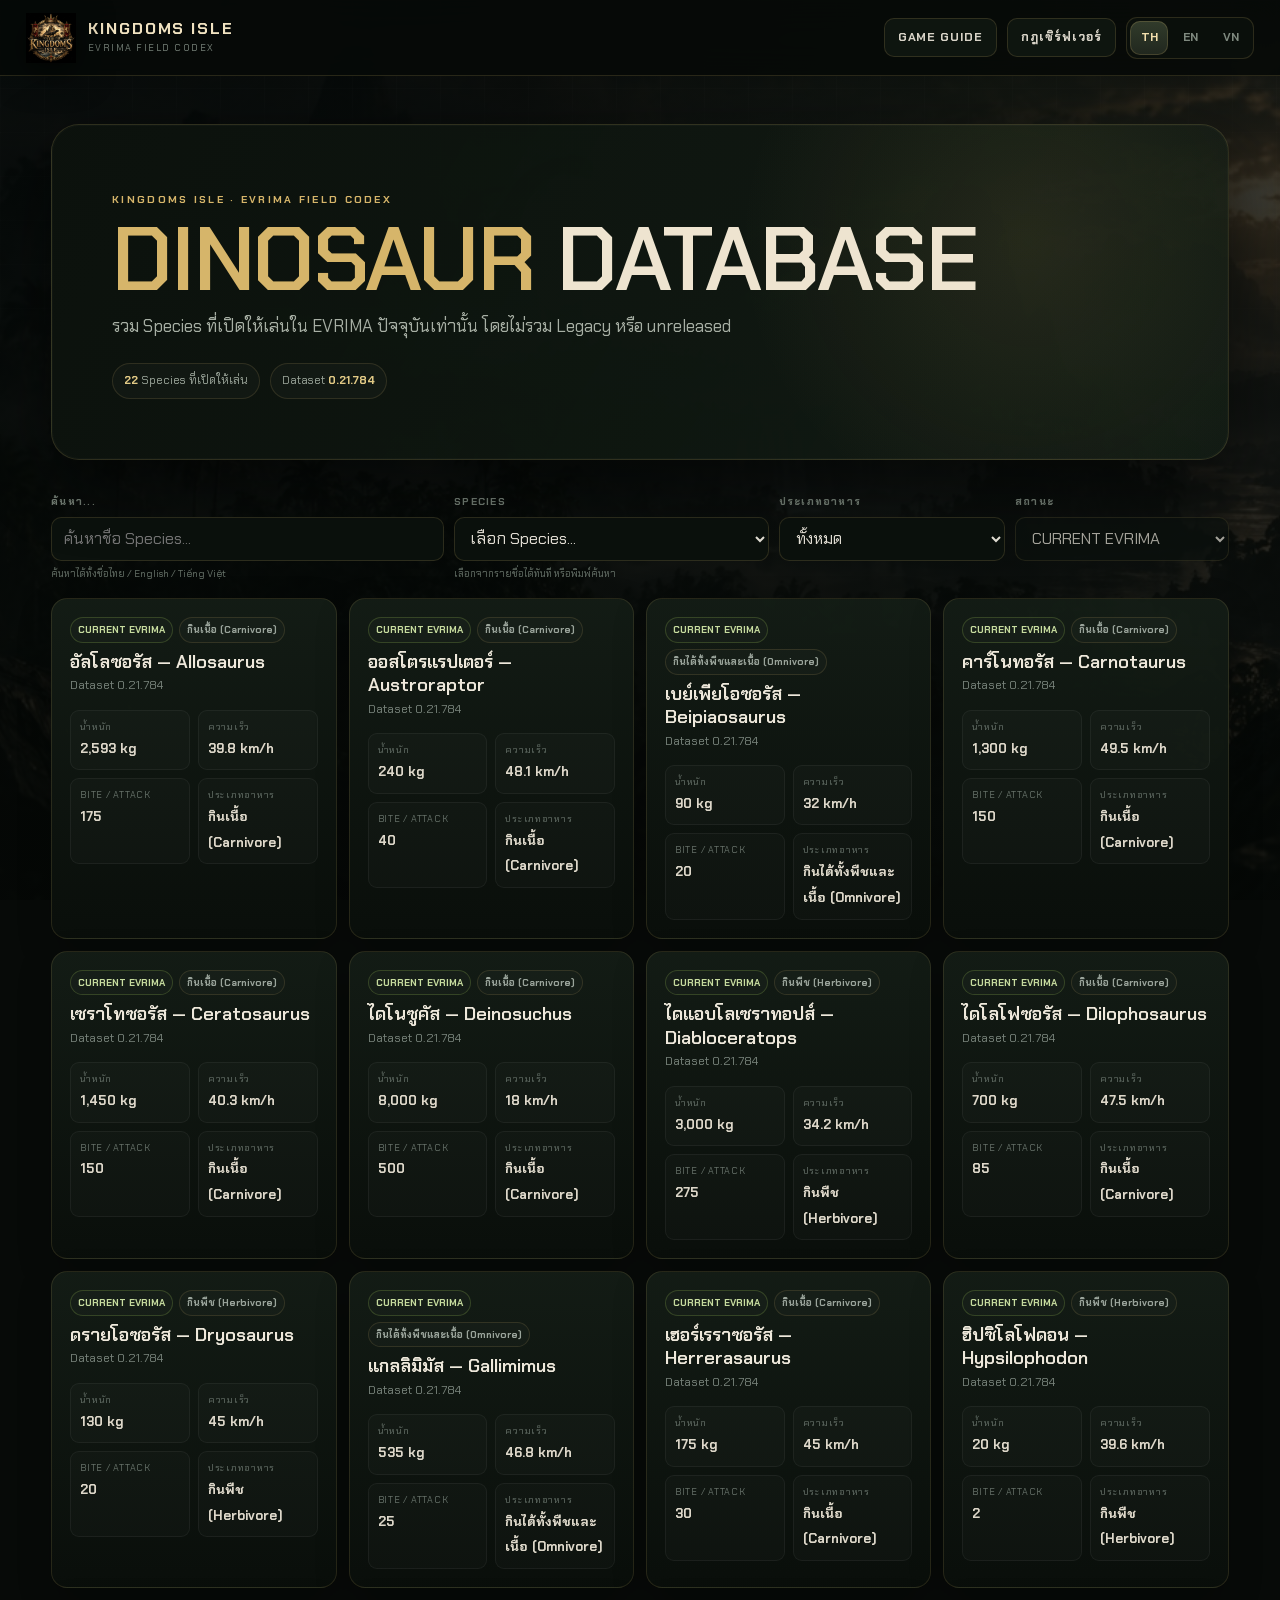
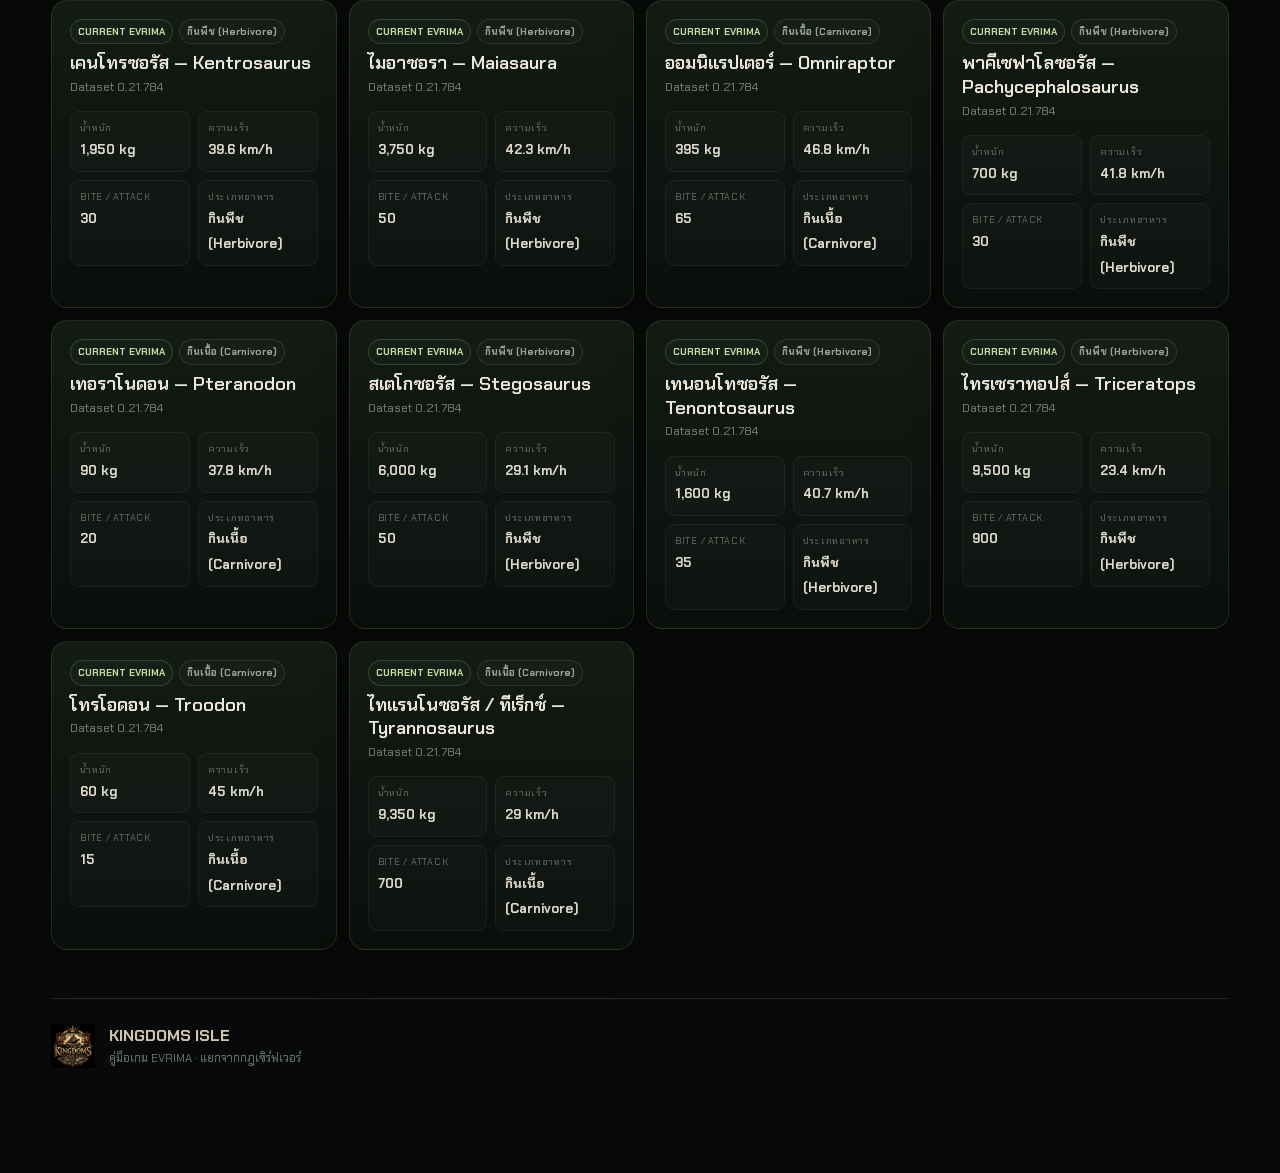
==== dinosaurs/index.html @ 95ff7a7b "Game Guide: clean corrupted prefix in dinosaurs/index.html" ====
<!doctype html>
<html lang="th">
<head>
  <meta charset="utf-8">
  <meta name="viewport" content="width=device-width, initial-scale=1">
  <meta name="theme-color" content="#090c0a">
  <meta name="description" content="Current EVRIMA dinosaur database and lifecycle curves">
  <title>Dinosaur Database — Kingdoms Isle Game Guide</title>
  <link rel="preconnect" href="https://fonts.googleapis.com">
  <link rel="preconnect" href="https://fonts.gstatic.com" crossorigin>
  <link href="https://fonts.googleapis.com/css2?family=Chakra+Petch:wght@400;500;600;700&display=swap" rel="stylesheet">
  <link rel="stylesheet" href="/css/guide-v5.css">
</head>
<body data-page="dinosaurs">
  <div class="shell" id="pageRoot">
    <header class="topbar">
      <a class="brand" href="/guide/" aria-label="Kingdoms Isle Game Guide">
        <img src="/assets/kingdoms-isle-logo-v13.jpg" alt="Kingdoms Isle logo">
        <span class="brand-copy"><strong>KINGDOMS ISLE</strong><small>EVRIMA FIELD CODEX</small></span>
      </a>
      <div class="top-actions">
        <a class="nav-pill" href="/guide/" data-ui="gameGuide">GAME GUIDE</a>
        <a class="nav-pill" href="/" data-ui="backRules">SERVER RULES</a>
        <div class="lang-switch" role="group" aria-label="Language">
          <button class="lang-btn active" data-lang="th" type="button">TH</button>
          <button class="lang-btn" data-lang="en" type="button">EN</button>
          <button class="lang-btn" data-lang="vi" type="button">VN</button>
        </div>
      </div>
    </header>
    <main>
      <div id="guideRoot"></div>
      <footer class="site-footer">
        <img src="/assets/kingdoms-isle-logo-v13.jpg" alt="" aria-hidden="true">
        <div><strong>KINGDOMS ISLE</strong><p data-ui="footerNote">EVRIMA Game Guide · Server Rules remain separate</p></div>
      </footer>
    </main>
  </div>
  <script src="/data/game-guide-v2.js"></script>
  <script src="/data/guide-content-v5.js"></script>
  <script src="/js/guide-v4.js"></script>
</body>
</html>
---- css/guide-v5.css ----
:root{
  --bg:#070a08;--panel:#0e1510;--panel2:#131d16;--ink:#eee8db;--muted:#9da69a;
  --gold:#d6b56a;--gold2:#92703a;--green:#728f49;--red:#8e3b35;--line:rgba(214,181,106,.17);
  --shadow:0 22px 70px rgba(0,0,0,.46);--radius:20px
}
*{box-sizing:border-box} html{scroll-behavior:smooth}
body{margin:0;background:#070a08;color:var(--ink);font-family:Inter,Segoe UI,Tahoma,Arial,sans-serif;line-height:1.6;overflow-x:hidden}
body:before{content:"";position:fixed;inset:0;z-index:-3;background:
linear-gradient(180deg,rgba(5,8,6,.74),rgba(5,8,6,.92)),
radial-gradient(circle at 77% 8%,rgba(112,143,73,.15),transparent 28rem),
url("../assets/site-background-v1.jpg") center/cover fixed no-repeat}
body:after{content:"";position:fixed;inset:0;z-index:-2;pointer-events:none;background:
linear-gradient(rgba(255,255,255,.012) 1px,transparent 1px),
linear-gradient(90deg,rgba(255,255,255,.012) 1px,transparent 1px);background-size:44px 44px;mask-image:linear-gradient(to bottom,black,transparent 72%)}
a{color:inherit}button,input,select{font:inherit}.shell{min-height:100vh}
.topbar{position:sticky;top:0;z-index:100;display:flex;align-items:center;justify-content:space-between;gap:18px;min-height:76px;padding:10px 26px;background:rgba(6,10,7,.88);backdrop-filter:blur(18px);border-bottom:1px solid var(--line)}
.brand{display:flex;align-items:center;gap:12px;text-decoration:none}.brand img{width:50px;height:50px;object-fit:contain;filter:drop-shadow(0 8px 18px rgba(0,0,0,.55))}
.brand-copy{display:grid;line-height:1.05}.brand-copy strong{font-family:Georgia,"Times New Roman",serif;letter-spacing:.12em;color:#f0e2c0}.brand-copy small{margin-top:6px;color:#768078;font-size:.58rem;letter-spacing:.16em}
.top-actions{display:flex;align-items:center;gap:10px}.nav-pill,.lang-btn,.ghost-btn{border:1px solid var(--line);background:rgba(16,23,18,.88);color:#d8d3c7;border-radius:10px;text-decoration:none;cursor:pointer;transition:.18s ease}
.nav-pill{padding:9px 13px;font-size:.76rem;font-weight:800;letter-spacing:.08em}.nav-pill:hover,.ghost-btn:hover{border-color:rgba(214,181,106,.5);color:#f4dfac;transform:translateY(-1px)}
.lang-switch{display:flex;gap:3px;padding:3px;border:1px solid var(--line);border-radius:11px;background:#0a0f0b}.lang-btn{border:0;background:transparent;color:#7f897f;min-width:38px;height:34px;font-size:.74rem;font-weight:900}.lang-btn.active{background:linear-gradient(180deg,#313b2b,#20271e);color:#f3dfad;box-shadow:inset 0 0 0 1px rgba(214,181,106,.2)}
main{max-width:1320px;margin:0 auto;padding:48px clamp(18px,4vw,58px) 80px}
.breadcrumbs{display:flex;gap:8px;align-items:center;color:#7d887d;font-size:.76rem;margin-bottom:20px}.breadcrumbs a{text-decoration:none}.breadcrumbs span{color:#464f49}
.hero{position:relative;overflow:hidden;padding:clamp(28px,5vw,60px);border:1px solid var(--line);border-radius:28px;background:
radial-gradient(circle at 83% 35%,rgba(214,181,106,.10),transparent 18rem),
linear-gradient(120deg,rgba(12,18,13,.96),rgba(18,28,20,.88));box-shadow:var(--shadow)}
.hero:before{content:"";position:absolute;inset:0;border:1px solid rgba(255,255,255,.018);border-radius:inherit;pointer-events:none}
.eyebrow{display:inline-flex;gap:8px;align-items:center;color:var(--gold);font-size:.65rem;font-weight:900;letter-spacing:.22em;text-transform:uppercase}
.hero h1{margin:10px 0 14px;max-width:900px;font-family:Georgia,"Times New Roman",serif;font-size:clamp(2.8rem,7vw,6.9rem);line-height:.88;letter-spacing:-.045em;color:#eee4d0}.hero h1 span{color:var(--gold)}
.hero p{max-width:820px;margin:0;color:#a7afa4;font-size:clamp(.95rem,1.4vw,1.08rem)}
.hero-meta{display:flex;flex-wrap:wrap;gap:10px;margin-top:22px}.meta-chip{padding:8px 11px;border:1px solid rgba(214,181,106,.15);border-radius:999px;background:rgba(255,255,255,.025);color:#9ba59a;font-size:.72rem}.meta-chip strong{color:#e1c985}
.notice{margin:22px 0 0;padding:15px 17px;border:1px solid rgba(214,181,106,.16);border-left:3px solid var(--gold2);border-radius:12px;background:linear-gradient(90deg,rgba(214,181,106,.055),rgba(255,255,255,.012));color:#9da69a;font-size:.84rem}.notice strong{color:#ead8ad}
.section{margin-top:34px}.section-head{display:flex;justify-content:space-between;gap:18px;align-items:end;margin-bottom:15px;padding-bottom:12px;border-bottom:1px solid var(--line)}.section-head h2{margin:0;font-family:Georgia,"Times New Roman",serif;font-size:clamp(1.6rem,3vw,2.45rem);font-weight:600}.section-head p{margin:5px 0 0;color:#818b82;font-size:.84rem}
.card-grid{display:grid;grid-template-columns:repeat(3,minmax(0,1fr));gap:14px}.hub-card,.species-card,.mutation-card,.info-card{position:relative;overflow:hidden;border:1px solid rgba(214,181,106,.14);border-radius:16px;background:linear-gradient(180deg,rgba(20,29,22,.94),rgba(10,15,11,.96));box-shadow:0 12px 34px rgba(0,0,0,.22)}
.hub-card{display:block;min-height:200px;padding:23px;text-decoration:none;transition:.2s ease}.hub-card:hover{transform:translateY(-3px);border-color:rgba(214,181,106,.38);box-shadow:0 18px 48px rgba(0,0,0,.34)}.hub-card .icon{font-size:1.8rem;filter:saturate(.72)}.hub-card small{display:block;margin-top:28px;color:#6f7b70;font-size:.6rem;letter-spacing:.18em}.hub-card h3{margin:6px 0 7px;font-family:Georgia,"Times New Roman",serif;font-size:1.35rem;color:#ebdfc7}.hub-card p{margin:0;color:#8f9a90;font-size:.82rem}
.toolbar{display:grid;grid-template-columns:minmax(220px,1fr) repeat(2,minmax(150px,220px));gap:10px;margin:18px 0}.field{display:grid;gap:6px}.field label{font-size:.64rem;color:#727d73;letter-spacing:.12em;text-transform:uppercase;font-weight:800}.field input,.field select{width:100%;height:44px;padding:0 12px;border:1px solid var(--line);border-radius:10px;background:#0b110d;color:#e5e1d7;outline:0}.field input:focus,.field select:focus{border-color:rgba(214,181,106,.55);box-shadow:0 0 0 3px rgba(214,181,106,.07)}
.species-grid{display:grid;grid-template-columns:repeat(4,minmax(0,1fr));gap:12px}.species-card{padding:18px;cursor:pointer;transition:.18s ease}.species-card:hover{transform:translateY(-2px);border-color:rgba(214,181,106,.36)}.species-card h3{margin:8px 0 2px;font-family:Georgia,"Times New Roman",serif;font-size:1.15rem}.species-card p{margin:0;color:#77827a;font-size:.76rem}.species-card .stats{display:grid;grid-template-columns:repeat(2,1fr);gap:8px;margin-top:14px}.mini-stat{padding:9px;border:1px solid rgba(255,255,255,.05);border-radius:9px;background:rgba(255,255,255,.018)}.mini-stat small{display:block;color:#657068;font-size:.58rem;text-transform:uppercase;letter-spacing:.08em}.mini-stat strong{font-size:.82rem;color:#ddd7c9}
.badges{display:flex;flex-wrap:wrap;gap:6px}.badge{display:inline-flex;align-items:center;padding:4px 7px;border:1px solid rgba(214,181,106,.15);border-radius:999px;color:#9aa49b;background:rgba(255,255,255,.02);font-size:.61rem;font-weight:800}.badge.current{color:#c7dc9f;border-color:rgba(126,159,69,.3)}.badge.test{color:#e3c67a}.badge.removed{color:#d68d87;border-color:rgba(142,59,53,.35)}.badge.community{color:#e8d39b}
.detail-shell{display:grid;grid-template-columns:minmax(0,1.15fr) minmax(280px,.85fr);gap:18px}.detail-card{padding:22px;border:1px solid var(--line);border-radius:18px;background:rgba(12,18,13,.94)}.detail-card h2,.detail-card h3{font-family:Georgia,"Times New Roman",serif}.detail-card h2{margin:4px 0 6px;font-size:2rem}.detail-card h3{margin:0 0 12px}.diet-lists{display:grid;grid-template-columns:repeat(3,1fr);gap:10px}.diet-box{padding:12px;border:1px solid rgba(255,255,255,.055);border-radius:10px;background:rgba(255,255,255,.016)}.diet-box b{display:block;color:#d5bd83;font-size:.7rem;margin-bottom:8px}.diet-box span{display:block;color:#8b958d;font-size:.73rem}
.attack-list{display:flex;flex-wrap:wrap;gap:7px}.attack-chip{padding:7px 9px;border-radius:8px;border:1px solid rgba(255,255,255,.06);background:#0a0f0c;color:#aeb5ad;font-size:.7rem}
.compare-wrap{overflow:hidden;border:1px solid var(--line);border-radius:16px;background:rgba(9,14,10,.96)}table{width:100%;border-collapse:collapse}th,td{padding:12px 13px;border-bottom:1px solid rgba(255,255,255,.05);text-align:right;font-size:.76rem}th:first-child,td:first-child{text-align:left}thead th{color:#b9a16a;background:rgba(214,181,106,.04);font-size:.62rem;letter-spacing:.08em;text-transform:uppercase}tbody th{color:#aab2a8;font-weight:700}.delta-up{color:#b8d887}.delta-down{color:#d78882}.na{color:#59635b}
.mobile-stat-stack{display:none}
.mutation-grid{display:grid;grid-template-columns:repeat(2,minmax(0,1fr));gap:12px}.mutation-card{padding:18px}.mutation-card h3{margin:7px 0 8px;font-family:Georgia,"Times New Roman",serif;font-size:1.15rem}.mutation-card p{margin:0;color:#9aa39b;font-size:.82rem}.mutation-meta{display:flex;flex-wrap:wrap;gap:6px;margin-top:11px}.unlock{margin-top:13px;padding:11px 12px;border-left:2px solid var(--gold2);background:rgba(214,181,106,.045);color:#aeb5aa;font-size:.77rem}.unlock strong{color:#d9c085}
.prime-conditions{display:grid;grid-template-columns:repeat(2,1fr);gap:11px}.prime-item{display:grid;grid-template-columns:46px 1fr;gap:12px;padding:15px;border:1px solid rgba(214,181,106,.13);border-radius:13px;background:rgba(13,19,14,.94)}.prime-num{display:grid;place-items:center;width:40px;height:40px;border-radius:10px;border:1px solid rgba(214,181,106,.18);color:#e0c681;font-family:Georgia,"Times New Roman",serif}.prime-item h3{margin:1px 0 4px;font-size:.92rem}.prime-item p{margin:0;color:#89948a;font-size:.76rem}.prime-item.community-tested{border-style:dashed}.timeline{display:grid;grid-template-columns:repeat(4,1fr);gap:10px}.timeline .step{padding:16px;border:1px solid rgba(214,181,106,.13);border-radius:12px;background:rgba(15,22,16,.94)}.timeline strong{display:block;color:#dec47e;font-family:Georgia,"Times New Roman",serif;font-size:1.25rem}.timeline span{display:block;margin-top:5px;color:#88938a;font-size:.74rem}
.prose-grid{display:grid;grid-template-columns:repeat(2,1fr);gap:12px}.info-card{padding:20px}.info-card h3{margin:0 0 8px;font-family:Georgia,"Times New Roman",serif;color:#e9ddc5}.info-card p,.info-card li{color:#919b92;font-size:.82rem}.info-card ul{padding-left:18px;margin-bottom:0}
.source-strip{margin-top:34px;padding:15px 17px;border:1px dashed rgba(214,181,106,.2);border-radius:12px;color:#707b72;font-size:.72rem}.source-strip a{color:#bda36a}
.empty{padding:30px;text-align:center;border:1px dashed var(--line);border-radius:14px;color:#79847a}
.site-footer{display:flex;align-items:center;gap:14px;margin-top:48px;padding:24px 0;border-top:1px solid var(--line);color:#707a72}.site-footer img{width:44px;height:44px;object-fit:contain}.site-footer strong{display:block;font-family:Georgia,"Times New Roman",serif;color:#cfc5ae}.site-footer p{margin:2px 0 0;font-size:.72rem}
.fade-root{transition:opacity .16s ease,filter .16s ease}.fade-root.is-switching{opacity:.25;filter:blur(3px)}
@media(max-width:1050px){.card-grid{grid-template-columns:repeat(2,1fr)}.species-grid{grid-template-columns:repeat(3,1fr)}.detail-shell{grid-template-columns:1fr}.toolbar{grid-template-columns:1fr 1fr}.toolbar .field:first-child{grid-column:1/-1}}
@media(max-width:760px){.topbar{padding:9px 13px;min-height:68px}.brand-copy small{display:none}.brand-copy strong{font-size:.72rem}.brand img{width:42px;height:42px}.nav-pill{display:none}.nav-pill[data-ui="backRules"]{display:inline-flex;min-height:34px;padding:0 8px;font-size:.58rem;letter-spacing:.05em}.top-actions{gap:5px}.lang-btn{min-width:31px;height:32px}main{padding:24px 13px 58px}.hero{padding:27px 20px;border-radius:19px}.hero h1{font-size:clamp(2.35rem,12.5vw,4rem);overflow-wrap:anywhere;word-break:normal}.card-grid,.species-grid,.mutation-grid,.prime-conditions,.prose-grid,.timeline{grid-template-columns:1fr}.toolbar{grid-template-columns:1fr}.toolbar .field:first-child{grid-column:auto}.diet-lists{grid-template-columns:1fr}.compare-wrap table{display:none}.mobile-stat-stack{display:grid;gap:10px}.mobile-stat{padding:14px;border-bottom:1px solid rgba(255,255,255,.05)}.mobile-stat:last-child{border-bottom:0}.mobile-stat h4{margin:0 0 8px;color:#dcc17c}.mobile-stat dl{display:grid;grid-template-columns:1fr auto;gap:5px 12px;margin:0}.mobile-stat dt,.mobile-stat dd{margin:0;font-size:.75rem}.mobile-stat dt{color:#77827a}.mobile-stat dd{color:#d7d2c7}.detail-card{padding:17px}.detail-card .stats{grid-template-columns:1fr!important}.section{margin-top:26px}}

/* Game Guide localization/search polish - v3 */
.species-toolbar{grid-template-columns:minmax(240px,1.25fr) minmax(220px,1fr) minmax(170px,.72fr) minmax(160px,.68fr);align-items:start}.field-help{display:block;min-height:1.15em;color:#667168;font-size:.62rem;line-height:1.35}
@media(max-width:1050px){.species-toolbar{grid-template-columns:1fr 1fr}.species-toolbar .field:first-child{grid-column:1/-1}}
@media(max-width:760px){.species-toolbar{grid-template-columns:1fr}.species-toolbar .field:first-child{grid-column:auto}.field-help{font-size:.64rem}}
/* v4 — viewport fit + Rules-matched typography */

/* v5 - Species detail balance + recommended builds */
body .species-detail-section,body .species-builds-section,body .species-curve-section{min-height:0}
.species-detail-section{align-items:start}
.species-detail-section .detail-card{align-self:start;height:auto;min-height:0}
.species-builds-section{margin-top:30px}
.build-grid{display:grid;grid-template-columns:repeat(2,minmax(0,1fr));gap:14px}
.build-card{position:relative;overflow:hidden;padding:20px;border:1px solid rgba(214,181,106,.18);border-radius:18px;background:linear-gradient(145deg,rgba(15,23,17,.97),rgba(8,13,10,.97));box-shadow:0 18px 48px rgba(0,0,0,.28)}
.build-card:before{content:"";position:absolute;inset:0 0 auto 0;height:1px;background:linear-gradient(90deg,transparent,rgba(214,181,106,.62),transparent)}
.build-card-head{display:grid;grid-template-columns:minmax(0,1fr) auto;gap:16px;align-items:start;padding-bottom:15px;border-bottom:1px solid rgba(214,181,106,.12)}
.build-kicker{display:block;margin-bottom:5px;color:#9e8958;font-size:.61rem;font-weight:700;letter-spacing:.13em}
.build-card h3{margin:0;color:#eee4d0;font-size:1.12rem;line-height:1.3}
.build-card-head p{margin:6px 0 0;color:#8e9a90;font-size:.77rem}
.build-index{display:grid;place-items:center;width:38px;height:38px;border:1px solid rgba(214,181,106,.2);border-radius:10px;color:#cbb06f;background:rgba(214,181,106,.045);font-size:.72rem;font-weight:700}
.build-mutations{display:grid;gap:9px;margin-top:15px}
.build-mutation{padding:12px 13px;border:1px solid rgba(255,255,255,.055);border-radius:12px;background:rgba(255,255,255,.018)}
.build-mutation-top{display:flex;align-items:flex-start;justify-content:space-between;gap:10px}
.build-mutation-top strong{color:#e4dccb;font-size:.82rem;line-height:1.35}
.slot-pill{flex:0 0 auto;padding:3px 7px;border:1px solid rgba(214,181,106,.18);border-radius:999px;color:#bca364;background:rgba(214,181,106,.055);font-size:.55rem;font-weight:700;letter-spacing:.04em;white-space:nowrap}
.build-reason{display:grid;grid-template-columns:auto minmax(0,1fr);gap:8px;margin-top:6px}
.build-reason>span,.build-foot span{color:#6f7d72;font-size:.58rem;font-weight:700;letter-spacing:.08em;text-transform:uppercase}
.build-reason p{margin:0;color:#99a298;font-size:.7rem;line-height:1.48}
.build-foot{display:grid;grid-template-columns:1fr 1fr;gap:10px;margin-top:15px;padding-top:14px;border-top:1px solid rgba(214,181,106,.1)}
.build-foot>div{min-width:0}
.build-foot p{margin:4px 0 0;color:#879288;font-size:.68rem;line-height:1.5}
.build-foot>div:first-child p{color:#a8b3a8}
@media(max-width:900px){.build-grid{grid-template-columns:1fr}.build-card{padding:18px}}
@media(max-width:760px){
  .species-builds-section{margin-top:24px}
  .build-card{padding:16px;border-radius:15px}
  .build-card-head{grid-template-columns:1fr auto;gap:10px}
  .build-card h3{font-size:1rem}
  .build-card-head p{font-size:.73rem}
  .build-mutation{padding:11px}
  .build-mutation-top{display:grid;grid-template-columns:minmax(0,1fr) auto;gap:8px}
  .slot-pill{font-size:.52rem}
  .build-reason{grid-template-columns:1fr;gap:2px}
  .build-foot{grid-template-columns:1fr}
}
html,body,button,input,select,textarea{
  font-family:"Chakra Petch","Leelawadee UI","Segoe UI",sans-serif;
  font-variant-numeric:lining-nums tabular-nums;
  font-feature-settings:"lnum" 1,"tnum" 1;
}
.brand-copy strong,.hero h1,.section-head h2,.hub-card h3,.species-card h3,.detail-card h2,.detail-card h3,.mutation-card h3,.info-card h3,.site-footer strong,.prime-num,.timeline strong{
  font-family:"Chakra Petch","Leelawadee UI","Segoe UI",sans-serif;
}
.hero h1,.section-head h2{font-weight:600;letter-spacing:-.02em}
.hub-card h3,.species-card h3,.detail-card h2,.detail-card h3,.mutation-card h3,.info-card h3{font-weight:600;line-height:1.28}
.hero-meta strong,.meta-chip strong,.mini-stat strong,.prime-num,.timeline strong,table th,table td,.mobile-stat dd,.mutation-card p strong{
  font-variant-numeric:lining-nums tabular-nums;
  font-feature-settings:"lnum" 1,"tnum" 1;
  letter-spacing:0;
}
.section{
  min-height:calc(100svh - 128px);
  min-height:calc(100dvh - 128px);
}
@media(max-width:760px){
  .section{min-height:calc(100svh - 104px);min-height:calc(100dvh - 104px)}
}
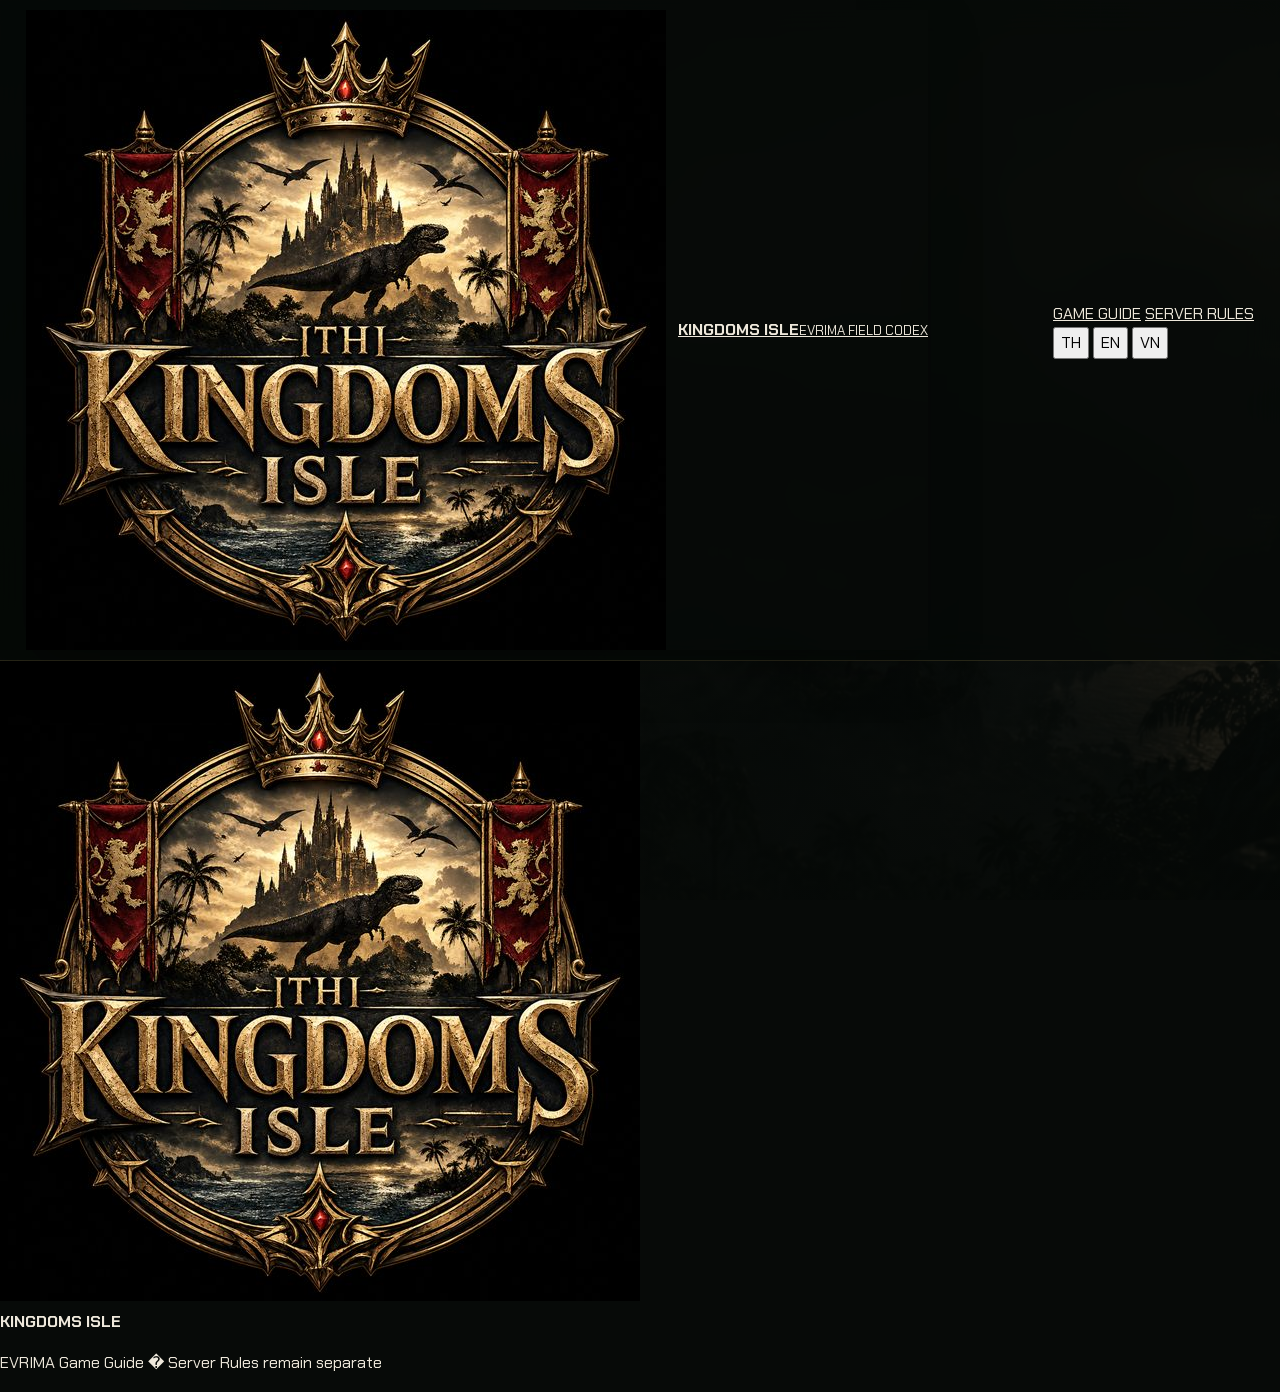
==== commit b80f54e8: "Load Tyrannosaurus hero pilot assets" ====
--- a/dinosaurs/index.html
+++ b/dinosaurs/index.html
@@ -5,11 +5,11 @@
   <meta name="viewport" content="width=device-width, initial-scale=1">
   <meta name="theme-color" content="#090c0a">
   <meta name="description" content="Current EVRIMA dinosaur database and lifecycle curves">
-  <title>Dinosaur Database — Kingdoms Isle Game Guide</title>
+  <title>Dinosaur Database - Kingdoms Isle Game Guide</title>
   <link rel="preconnect" href="https://fonts.googleapis.com">
   <link rel="preconnect" href="https://fonts.gstatic.com" crossorigin>
   <link href="https://fonts.googleapis.com/css2?family=Chakra+Petch:wght@400;500;600;700&display=swap" rel="stylesheet">
-  <link rel="stylesheet" href="/css/guide-v5.css">
+  <link rel="stylesheet" href="/css/guide-v6.css">
 </head>
 <body data-page="dinosaurs">
   <div class="shell" id="pageRoot">
@@ -32,12 +32,12 @@
       <div id="guideRoot"></div>
       <footer class="site-footer">
         <img src="/assets/kingdoms-isle-logo-v13.jpg" alt="" aria-hidden="true">
-        <div><strong>KINGDOMS ISLE</strong><p data-ui="footerNote">EVRIMA Game Guide · Server Rules remain separate</p></div>
+        <div><strong>KINGDOMS ISLE</strong><p data-ui="footerNote">EVRIMA Game Guide � Server Rules remain separate</p></div>
       </footer>
     </main>
   </div>
   <script src="/data/game-guide-v2.js"></script>
   <script src="/data/guide-content-v5.js"></script>
-  <script src="/js/guide-v4.js"></script>
+  <script src="/js/guide-v5.js"></script>
 </body>
-</html>+</html>
--- a/css/guide-v6.css
+++ b/css/guide-v6.css
@@ -0,0 +1,81 @@
+:root{
+  --bg:#070a08;--panel:#0e1510;--panel2:#131d16;--ink:#eee8db;--muted:#9da69a;
+  --gold:#d6b56a;--gold2:#92703a;--green:#728f49;--red:#8e3b35;--line:rgba(214,181,106,.17);
+  --shadow:0 22px 70px rgba(0,0,0,.46);--radius:20px
+}
+*{box-sizing:border-box} html{scroll-behavior:smooth}
+body{margin:0;background:#070a08;color:var(--ink);font-family:Inter,Segoe UI,Tahoma,Arial,sans-serif;line-height:1.6;overflow-x:hidden}
+body:before{content:"";position:fixed;inset:0;z-index:-3;background:
+linear-gradient(180deg,rgba(5,8,6,.74),rgba(5,8,6,.92)),
+radial-gradient(circle at 77% 8%,rgba(112,143,73,.15),transparent 28rem),
+url("../assets/site-background-v1.jpg") center/cover fixed no-repeat}
+body:after{content:"";position:fixed;inset:0;z-index:-2;pointer-events:none;background:
+linear-gradient(rgba(255,255,255,.012) 1px,transparent 1px),
+linear-gradient(90deg,rgba(255,255,255,.012) 1px,transparent 1px);background-size:44px 44px;mask-image:linear-gradient(to bottom,black,transparent 72%)}
+a{color:inherit}button,input,select{font:inherit}.shell{min-height:100vh}
+.topbar{position:sticky;top:0;z-index:100;display:flex;align-items:center;justify-content:space-between;gap:18px;min-height:76px;padding:10px 26px;background:rgba(6,10,7,.88);backdrop-filter:blur(18px);border-bottom:1px solid var(--line)}
+.brand{display:flex;align-items:center;gap:12px;text-d
+…[middle output omitted]…
+:linear-gradient(145deg,rgba(15,23,17,.97),rgba(8,13,10,.97));box-shadow:0 18px 48px rgba(0,0,0,.28)}
+.build-card:before{content:"";position:absolute;inset:0 0 auto 0;height:1px;background:linear-gradient(90deg,transparent,rgba(214,181,106,.62),transparent)}
+.build-card-head{display:grid;grid-template-columns:minmax(0,1fr) auto;gap:16px;align-items:start;padding-bottom:15px;border-bottom:1px solid rgba(214,181,106,.12)}
+.build-kicker{display:block;margin-bottom:5px;color:#9e8958;font-size:.61rem;font-weight:700;letter-spacing:.13em}
+.build-card h3{margin:0;color:#eee4d0;font-size:1.12rem;line-height:1.3}
+.build-card-head p{margin:6px 0 0;color:#8e9a90;font-size:.77rem}
+.build-index{display:grid;place-items:center;width:38px;height:38px;border:1px solid rgba(214,181,106,.2);border-radius:10px;color:#cbb06f;background:rgba(214,181,106,.045);font-size:.72rem;font-weight:700}
+.build-mutations{display:grid;gap:9px;margin-top:15px}
+.build-mutation{padding:12px 13px;border:1px solid rgba(255,255,255,.055);border-radius:12px;background:rgba(255,255,255,.018)}
+.build-mutation-top{display:flex;align-items:flex-start;justify-content:space-between;gap:10px}
+.build-mutation-top strong{color:#e4dccb;font-size:.82rem;line-height:1.35}
+.slot-pill{flex:0 0 auto;padding:3px 7px;border:1px solid rgba(214,181,106,.18);border-radius:999px;color:#bca364;background:rgba(214,181,106,.055);font-size:.55rem;font-weight:700;letter-spacing:.04em;white-space:nowrap}
+.build-reason{display:grid;grid-template-columns:auto minmax(0,1fr);gap:8px;margin-top:6px}
+.build-reason>span,.build-foot span{color:#6f7d72;font-size:.58rem;font-weight:700;letter-spacing:.08em;text-transform:uppercase}
+.build-reason p{margin:0;color:#99a298;font-size:.7rem;line-height:1.48}
+.build-foot{display:grid;grid-template-columns:1fr 1fr;gap:10px;margin-top:15px;padding-top:14px;border-top:1px solid rgba(214,181,106,.1)}
+.build-foot>div{min-width:0}
+.build-foot p{margin:4px 0 0;color:#879288;font-size:.68rem;line-height:1.5}
+.build-foot>div:first-child p{color:#a8b3a8}
+@media(max-width:900px){.build-grid{grid-template-columns:1fr}.build-card{padding:18px}}
+@media(max-width:760px){
+  .species-builds-section{margin-top:24px}
+  .build-card{padding:16px;border-radius:15px}
+  .build-card-head{grid-template-columns:1fr auto;gap:10px}
+  .build-card h3{font-size:1rem}
+  .build-card-head p{font-size:.73rem}
+  .build-mutation{padding:11px}
+  .build-mutation-top{display:grid;grid-template-columns:minmax(0,1fr) auto;gap:8px}
+  .slot-pill{font-size:.52rem}
+  .build-reason{grid-template-columns:1fr;gap:2px}
+  .build-foot{grid-template-columns:1fr}
+}
+html,body,button,input,select,textarea{
+  font-family:"Chakra Petch","Leelawadee UI","Segoe UI",sans-serif;
+  font-variant-numeric:lining-nums tabular-nums;
+  font-feature-settings:"lnum" 1,"tnum" 1;
+}
+.brand-copy strong,.hero h1,.section-head h2,.hub-card h3,.species-card h3,.detail-card h2,.detail-card h3,.mutation-card h3,.info-card h3,.site-footer strong,.prime-num,.timeline strong{
+  font-family:"Chakra Petch","Leelawadee UI","Segoe UI",sans-serif;
+}
+.hero h1,.section-head h2{font-weight:600;letter-spacing:-.02em}
+.hub-card h3,.species-card h3,.detail-card h2,.detail-card h3,.mutation-card h3,.info-card h3{font-weight:600;line-height:1.28}
+.hero-meta strong,.meta-chip strong,.mini-stat strong,.prime-num,.timeline strong,table th,table td,.mobile-stat dd,.mutation-card p strong{
+  font-variant-numeric:lining-nums tabular-nums;
+  font-feature-settings:"lnum" 1,"tnum" 1;
+  letter-spacing:0;
+}
+.section{
+  min-height:calc(100svh - 128px);
+  min-height:calc(100dvh - 128px);
+}
+@media(max-width:760px){
+  .section{min-height:calc(100svh - 104px);min-height:calc(100dvh - 104px)}
+}
+/* v6 - Tyrannosaurus species hero pilot */
+.hero.species-hero{display:grid;grid-template-columns:minmax(0,1.12fr) minmax(320px,.88fr);align-items:center;min-height:320px;padding-right:clamp(18px,3vw,34px)}
+.hero.species-hero>span,.hero.species-hero>h1,.hero.species-hero>p,.hero.species-hero>.hero-meta{position:relative;z-index:3;max-width:650px}
+.species-hero-visual{position:absolute;z-index:1;inset:0 0 0 48%;overflow:hidden;pointer-events:none;display:flex;align-items:center;justify-content:flex-end}
+.species-hero-visual:before{content:"";position:absolute;inset:0;z-index:2;background:linear-gradient(90deg,rgba(12,18,13,.98) 0%,rgba(12,18,13,.58) 20%,rgba(12,18,13,.08) 48%,rgba(12,18,13,.12) 100%)}
+.species-hero-visual:after{content:"";position:absolute;inset:auto 0 0;height:34%;z-index:2;background:linear-gradient(0deg,rgba(10,15,11,.82),transparent)}
+.species-hero-visual img{width:100%;height:100%;object-fit:cover;object-position:62% 50%;filter:saturate(.88) contrast(1.04) brightness(.88);transform:scale(1.015)}
+@media(max-width:1050px){.hero.species-hero{grid-template-columns:minmax(0,1fr) minmax(260px,.72fr);min-height:300px}.species-hero-visual{inset:0 0 0 53%}.hero.species-hero>p,.hero.species-hero>.hero-meta{max-width:560px}}
+@media(max-width:760px){.hero.species-hero{display:block;min-height:0;padding:27px 20px 150px}.species-hero-visual{inset:auto 0 0 0;height:170px}.species-hero-visual:before{background:linear-gradient(180deg,rgba(12,18,13,.95) 0%,rgba(12,18,13,.3) 32%,rgba(12,18,13,.03) 62%)}.species-hero-visual:after{height:38%;background:linear-gradient(0deg,rgba(10,15,11,.84),transparent)}.species-hero-visual img{object-position:60% 52%;filter:saturate(.84) contrast(1.03) brightness(.8)}}
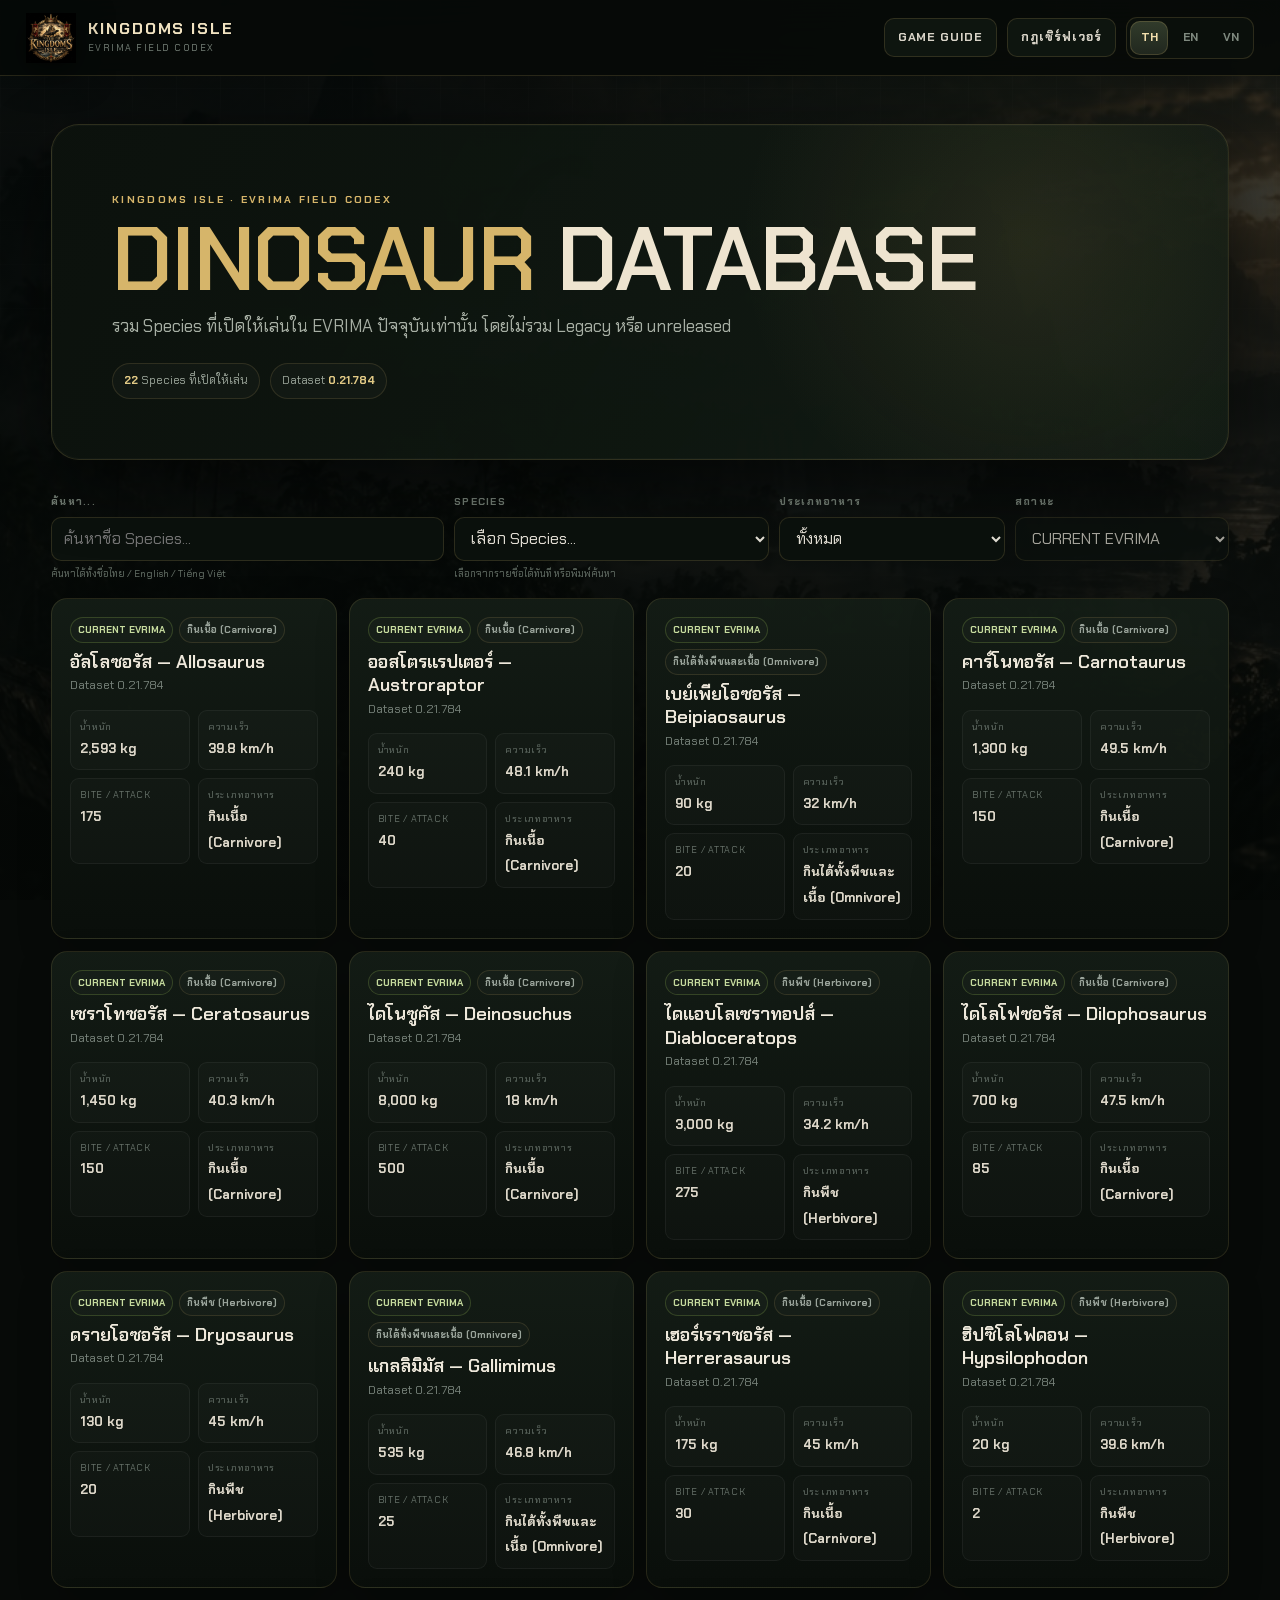
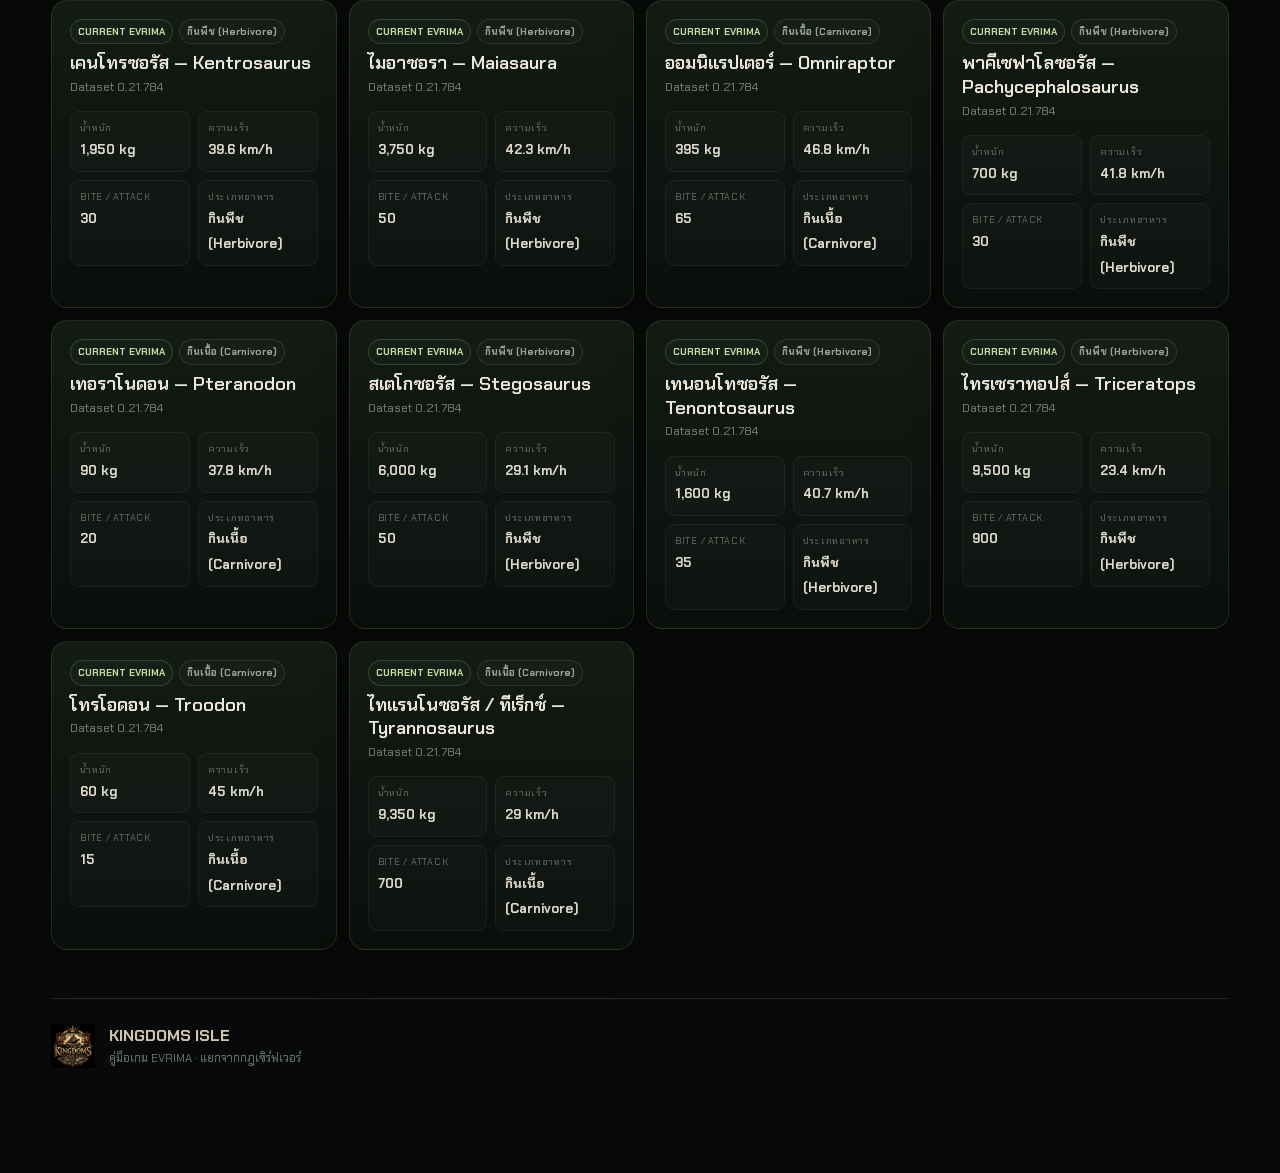
==== commit 2014e1a2: "Load guide v6 script for Tyrannosaurus hero" ====
--- a/dinosaurs/index.html
+++ b/dinosaurs/index.html
@@ -5,7 +5,7 @@
   <meta name="viewport" content="width=device-width, initial-scale=1">
   <meta name="theme-color" content="#090c0a">
   <meta name="description" content="Current EVRIMA dinosaur database and lifecycle curves">
-  <title>Dinosaur Database - Kingdoms Isle Game Guide</title>
+  <title>Dinosaur Database — Kingdoms Isle Game Guide</title>
   <link rel="preconnect" href="https://fonts.googleapis.com">
   <link rel="preconnect" href="https://fonts.gstatic.com" crossorigin>
   <link href="https://fonts.googleapis.com/css2?family=Chakra+Petch:wght@400;500;600;700&display=swap" rel="stylesheet">
@@ -32,12 +32,12 @@
       <div id="guideRoot"></div>
       <footer class="site-footer">
         <img src="/assets/kingdoms-isle-logo-v13.jpg" alt="" aria-hidden="true">
-        <div><strong>KINGDOMS ISLE</strong><p data-ui="footerNote">EVRIMA Game Guide � Server Rules remain separate</p></div>
+        <div><strong>KINGDOMS ISLE</strong><p data-ui="footerNote">EVRIMA Game Guide · Server Rules remain separate</p></div>
       </footer>
     </main>
   </div>
   <script src="/data/game-guide-v2.js"></script>
   <script src="/data/guide-content-v5.js"></script>
-  <script src="/js/guide-v5.js"></script>
+  <script src="/js/guide-v6.js"></script>
 </body>
-</html>
+</html>
--- a/css/guide-v6.css
+++ b/css/guide-v6.css
@@ -14,9 +14,55 @@
 linear-gradient(90deg,rgba(255,255,255,.012) 1px,transparent 1px);background-size:44px 44px;mask-image:linear-gradient(to bottom,black,transparent 72%)}
 a{color:inherit}button,input,select{font:inherit}.shell{min-height:100vh}
 .topbar{position:sticky;top:0;z-index:100;display:flex;align-items:center;justify-content:space-between;gap:18px;min-height:76px;padding:10px 26px;background:rgba(6,10,7,.88);backdrop-filter:blur(18px);border-bottom:1px solid var(--line)}
-.brand{display:flex;align-items:center;gap:12px;text-d
-…[middle output omitted]…
-:linear-gradient(145deg,rgba(15,23,17,.97),rgba(8,13,10,.97));box-shadow:0 18px 48px rgba(0,0,0,.28)}
+.brand{display:flex;align-items:center;gap:12px;text-decoration:none}.brand img{width:50px;height:50px;object-fit:contain;filter:drop-shadow(0 8px 18px rgba(0,0,0,.55))}
+.brand-copy{display:grid;line-height:1.05}.brand-copy strong{font-family:Georgia,"Times New Roman",serif;letter-spacing:.12em;color:#f0e2c0}.brand-copy small{margin-top:6px;color:#768078;font-size:.58rem;letter-spacing:.16em}
+.top-actions{display:flex;align-items:center;gap:10px}.nav-pill,.lang-btn,.ghost-btn{border:1px solid var(--line);background:rgba(16,23,18,.88);color:#d8d3c7;border-radius:10px;text-decoration:none;cursor:pointer;transition:.18s ease}
+.nav-pill{padding:9px 13px;font-size:.76rem;font-weight:800;letter-spacing:.08em}.nav-pill:hover,.ghost-btn:hover{border-color:rgba(214,181,106,.5);color:#f4dfac;transform:translateY(-1px)}
+.lang-switch{display:flex;gap:3px;padding:3px;border:1px solid var(--line);border-radius:11px;background:#0a0f0b}.lang-btn{border:0;background:transparent;color:#7f897f;min-width:38px;height:34px;font-size:.74rem;font-weight:900}.lang-btn.active{background:linear-gradient(180deg,#313b2b,#20271e);color:#f3dfad;box-shadow:inset 0 0 0 1px rgba(214,181,106,.2)}
+main{max-width:1320px;margin:0 auto;padding:48px clamp(18px,4vw,58px) 80px}
+.breadcrumbs{display:flex;gap:8px;align-items:center;color:#7d887d;font-size:.76rem;margin-bottom:20px}.breadcrumbs a{text-decoration:none}.breadcrumbs span{color:#464f49}
+.hero{position:relative;overflow:hidden;padding:clamp(28px,5vw,60px);border:1px solid var(--line);border-radius:28px;background:
+radial-gradient(circle at 83% 35%,rgba(214,181,106,.10),transparent 18rem),
+linear-gradient(120deg,rgba(12,18,13,.96),rgba(18,28,20,.88));box-shadow:var(--shadow)}
+.hero:before{content:"";position:absolute;inset:0;border:1px solid rgba(255,255,255,.018);border-radius:inherit;pointer-events:none}
+.eyebrow{display:inline-flex;gap:8px;align-items:center;color:var(--gold);font-size:.65rem;font-weight:900;letter-spacing:.22em;text-transform:uppercase}
+.hero h1{margin:10px 0 14px;max-width:900px;font-family:Georgia,"Times New Roman",serif;font-size:clamp(2.8rem,7vw,6.9rem);line-height:.88;letter-spacing:-.045em;color:#eee4d0}.hero h1 span{color:var(--gold)}
+.hero p{max-width:820px;margin:0;color:#a7afa4;font-size:clamp(.95rem,1.4vw,1.08rem)}
+.hero-meta{display:flex;flex-wrap:wrap;gap:10px;margin-top:22px}.meta-chip{padding:8px 11px;border:1px solid rgba(214,181,106,.15);border-radius:999px;background:rgba(255,255,255,.025);color:#9ba59a;font-size:.72rem}.meta-chip strong{color:#e1c985}
+.notice{margin:22px 0 0;padding:15px 17px;border:1px solid rgba(214,181,106,.16);border-left:3px solid var(--gold2);border-radius:12px;background:linear-gradient(90deg,rgba(214,181,106,.055),rgba(255,255,255,.012));color:#9da69a;font-size:.84rem}.notice strong{color:#ead8ad}
+.section{margin-top:34px}.section-head{display:flex;justify-content:space-between;gap:18px;align-items:end;margin-bottom:15px;padding-bottom:12px;border-bottom:1px solid var(--line)}.section-head h2{margin:0;font-family:Georgia,"Times New Roman",serif;font-size:clamp(1.6rem,3vw,2.45rem);font-weight:600}.section-head p{margin:5px 0 0;color:#818b82;font-size:.84rem}
+.card-grid{display:grid;grid-template-columns:repeat(3,minmax(0,1fr));gap:14px}.hub-card,.species-card,.mutation-card,.info-card{position:relative;overflow:hidden;border:1px solid rgba(214,181,106,.14);border-radius:16px;background:linear-gradient(180deg,rgba(20,29,22,.94),rgba(10,15,11,.96));box-shadow:0 12px 34px rgba(0,0,0,.22)}
+.hub-card{display:block;min-height:200px;padding:23px;text-decoration:none;transition:.2s ease}.hub-card:hover{transform:translateY(-3px);border-color:rgba(214,181,106,.38);box-shadow:0 18px 48px rgba(0,0,0,.34)}.hub-card .icon{font-size:1.8rem;filter:saturate(.72)}.hub-card small{display:block;margin-top:28px;color:#6f7b70;font-size:.6rem;letter-spacing:.18em}.hub-card h3{margin:6px 0 7px;font-family:Georgia,"Times New Roman",serif;font-size:1.35rem;color:#ebdfc7}.hub-card p{margin:0;color:#8f9a90;font-size:.82rem}
+.toolbar{display:grid;grid-template-columns:minmax(220px,1fr) repeat(2,minmax(150px,220px));gap:10px;margin:18px 0}.field{display:grid;gap:6px}.field label{font-size:.64rem;color:#727d73;letter-spacing:.12em;text-transform:uppercase;font-weight:800}.field input,.field select{width:100%;height:44px;padding:0 12px;border:1px solid var(--line);border-radius:10px;background:#0b110d;color:#e5e1d7;outline:0}.field input:focus,.field select:focus{border-color:rgba(214,181,106,.55);box-shadow:0 0 0 3px rgba(214,181,106,.07)}
+.species-grid{display:grid;grid-template-columns:repeat(4,minmax(0,1fr));gap:12px}.species-card{padding:18px;cursor:pointer;transition:.18s ease}.species-card:hover{transform:translateY(-2px);border-color:rgba(214,181,106,.36)}.species-card h3{margin:8px 0 2px;font-family:Georgia,"Times New Roman",serif;font-size:1.15rem}.species-card p{margin:0;color:#77827a;font-size:.76rem}.species-card .stats{display:grid;grid-template-columns:repeat(2,1fr);gap:8px;margin-top:14px}.mini-stat{padding:9px;border:1px solid rgba(255,255,255,.05);border-radius:9px;background:rgba(255,255,255,.018)}.mini-stat small{display:block;color:#657068;font-size:.58rem;text-transform:uppercase;letter-spacing:.08em}.mini-stat strong{font-size:.82rem;color:#ddd7c9}
+.badges{display:flex;flex-wrap:wrap;gap:6px}.badge{display:inline-flex;align-items:center;padding:4px 7px;border:1px solid rgba(214,181,106,.15);border-radius:999px;color:#9aa49b;background:rgba(255,255,255,.02);font-size:.61rem;font-weight:800}.badge.current{color:#c7dc9f;border-color:rgba(126,159,69,.3)}.badge.test{color:#e3c67a}.badge.removed{color:#d68d87;border-color:rgba(142,59,53,.35)}.badge.community{color:#e8d39b}
+.detail-shell{display:grid;grid-template-columns:minmax(0,1.15fr) minmax(280px,.85fr);gap:18px}.detail-card{padding:22px;border:1px solid var(--line);border-radius:18px;background:rgba(12,18,13,.94)}.detail-card h2,.detail-card h3{font-family:Georgia,"Times New Roman",serif}.detail-card h2{margin:4px 0 6px;font-size:2rem}.detail-card h3{margin:0 0 12px}.diet-lists{display:grid;grid-template-columns:repeat(3,1fr);gap:10px}.diet-box{padding:12px;border:1px solid rgba(255,255,255,.055);border-radius:10px;background:rgba(255,255,255,.016)}.diet-box b{display:block;color:#d5bd83;font-size:.7rem;margin-bottom:8px}.diet-box span{display:block;color:#8b958d;font-size:.73rem}
+.attack-list{display:flex;flex-wrap:wrap;gap:7px}.attack-chip{padding:7px 9px;border-radius:8px;border:1px solid rgba(255,255,255,.06);background:#0a0f0c;color:#aeb5ad;font-size:.7rem}
+.compare-wrap{overflow:hidden;border:1px solid var(--line);border-radius:16px;background:rgba(9,14,10,.96)}table{width:100%;border-collapse:collapse}th,td{padding:12px 13px;border-bottom:1px solid rgba(255,255,255,.05);text-align:right;font-size:.76rem}th:first-child,td:first-child{text-align:left}thead th{color:#b9a16a;background:rgba(214,181,106,.04);font-size:.62rem;letter-spacing:.08em;text-transform:uppercase}tbody th{color:#aab2a8;font-weight:700}.delta-up{color:#b8d887}.delta-down{color:#d78882}.na{color:#59635b}
+.mobile-stat-stack{display:none}
+.mutation-grid{display:grid;grid-template-columns:repeat(2,minmax(0,1fr));gap:12px}.mutation-card{padding:18px}.mutation-card h3{margin:7px 0 8px;font-family:Georgia,"Times New Roman",serif;font-size:1.15rem}.mutation-card p{margin:0;color:#9aa39b;font-size:.82rem}.mutation-meta{display:flex;flex-wrap:wrap;gap:6px;margin-top:11px}.unlock{margin-top:13px;padding:11px 12px;border-left:2px solid var(--gold2);background:rgba(214,181,106,.045);color:#aeb5aa;font-size:.77rem}.unlock strong{color:#d9c085}
+.prime-conditions{display:grid;grid-template-columns:repeat(2,1fr);gap:11px}.prime-item{display:grid;grid-template-columns:46px 1fr;gap:12px;padding:15px;border:1px solid rgba(214,181,106,.13);border-radius:13px;background:rgba(13,19,14,.94)}.prime-num{display:grid;place-items:center;width:40px;height:40px;border-radius:10px;border:1px solid rgba(214,181,106,.18);color:#e0c681;font-family:Georgia,"Times New Roman",serif}.prime-item h3{margin:1px 0 4px;font-size:.92rem}.prime-item p{margin:0;color:#89948a;font-size:.76rem}.prime-item.community-tested{border-style:dashed}.timeline{display:grid;grid-template-columns:repeat(4,1fr);gap:10px}.timeline .step{padding:16px;border:1px solid rgba(214,181,106,.13);border-radius:12px;background:rgba(15,22,16,.94)}.timeline strong{display:block;color:#dec47e;font-family:Georgia,"Times New Roman",serif;font-size:1.25rem}.timeline span{display:block;margin-top:5px;color:#88938a;font-size:.74rem}
+.prose-grid{display:grid;grid-template-columns:repeat(2,1fr);gap:12px}.info-card{padding:20px}.info-card h3{margin:0 0 8px;font-family:Georgia,"Times New Roman",serif;color:#e9ddc5}.info-card p,.info-card li{color:#919b92;font-size:.82rem}.info-card ul{padding-left:18px;margin-bottom:0}
+.source-strip{margin-top:34px;padding:15px 17px;border:1px dashed rgba(214,181,106,.2);border-radius:12px;color:#707b72;font-size:.72rem}.source-strip a{color:#bda36a}
+.empty{padding:30px;text-align:center;border:1px dashed var(--line);border-radius:14px;color:#79847a}
+.site-footer{display:flex;align-items:center;gap:14px;margin-top:48px;padding:24px 0;border-top:1px solid var(--line);color:#707a72}.site-footer img{width:44px;height:44px;object-fit:contain}.site-footer strong{display:block;font-family:Georgia,"Times New Roman",serif;color:#cfc5ae}.site-footer p{margin:2px 0 0;font-size:.72rem}
+.fade-root{transition:opacity .16s ease,filter .16s ease}.fade-root.is-switching{opacity:.25;filter:blur(3px)}
+@media(max-width:1050px){.card-grid{grid-template-columns:repeat(2,1fr)}.species-grid{grid-template-columns:repeat(3,1fr)}.detail-shell{grid-template-columns:1fr}.toolbar{grid-template-columns:1fr 1fr}.toolbar .field:first-child{grid-column:1/-1}}
+@media(max-width:760px){.topbar{padding:9px 13px;min-height:68px}.brand-copy small{display:none}.brand-copy strong{font-size:.72rem}.brand img{width:42px;height:42px}.nav-pill{display:none}.nav-pill[data-ui="backRules"]{display:inline-flex;min-height:34px;padding:0 8px;font-size:.58rem;letter-spacing:.05em}.top-actions{gap:5px}.lang-btn{min-width:31px;height:32px}main{padding:24px 13px 58px}.hero{padding:27px 20px;border-radius:19px}.hero h1{font-size:clamp(2.35rem,12.5vw,4rem);overflow-wrap:anywhere;word-break:normal}.card-grid,.species-grid,.mutation-grid,.prime-conditions,.prose-grid,.timeline{grid-template-columns:1fr}.toolbar{grid-template-columns:1fr}.toolbar .field:first-child{grid-column:auto}.diet-lists{grid-template-columns:1fr}.compare-wrap table{display:none}.mobile-stat-stack{display:grid;gap:10px}.mobile-stat{padding:14px;border-bottom:1px solid rgba(255,255,255,.05)}.mobile-stat:last-child{border-bottom:0}.mobile-stat h4{margin:0 0 8px;color:#dcc17c}.mobile-stat dl{display:grid;grid-template-columns:1fr auto;gap:5px 12px;margin:0}.mobile-stat dt,.mobile-stat dd{margin:0;font-size:.75rem}.mobile-stat dt{color:#77827a}.mobile-stat dd{color:#d7d2c7}.detail-card{padding:17px}.detail-card .stats{grid-template-columns:1fr!important}.section{margin-top:26px}}
+
+/* Game Guide localization/search polish - v3 */
+.species-toolbar{grid-template-columns:minmax(240px,1.25fr) minmax(220px,1fr) minmax(170px,.72fr) minmax(160px,.68fr);align-items:start}.field-help{display:block;min-height:1.15em;color:#667168;font-size:.62rem;line-height:1.35}
+@media(max-width:1050px){.species-toolbar{grid-template-columns:1fr 1fr}.species-toolbar .field:first-child{grid-column:1/-1}}
+@media(max-width:760px){.species-toolbar{grid-template-columns:1fr}.species-toolbar .field:first-child{grid-column:auto}.field-help{font-size:.64rem}}
+/* v4 — viewport fit + Rules-matched typography */
+
+/* v5 - Species detail balance + recommended builds */
+body .species-detail-section,body .species-builds-section,body .species-curve-section{min-height:0}
+.species-detail-section{align-items:start}
+.species-detail-section .detail-card{align-self:start;height:auto;min-height:0}
+.species-builds-section{margin-top:30px}
+.build-grid{display:grid;grid-template-columns:repeat(2,minmax(0,1fr));gap:14px}
+.build-card{position:relative;overflow:hidden;padding:20px;border:1px solid rgba(214,181,106,.18);border-radius:18px;background:linear-gradient(145deg,rgba(15,23,17,.97),rgba(8,13,10,.97));box-shadow:0 18px 48px rgba(0,0,0,.28)}
 .build-card:before{content:"";position:absolute;inset:0 0 auto 0;height:1px;background:linear-gradient(90deg,transparent,rgba(214,181,106,.62),transparent)}
 .build-card-head{display:grid;grid-template-columns:minmax(0,1fr) auto;gap:16px;align-items:start;padding-bottom:15px;border-bottom:1px solid rgba(214,181,106,.12)}
 .build-kicker{display:block;margin-bottom:5px;color:#9e8958;font-size:.61rem;font-weight:700;letter-spacing:.13em}
@@ -78,4 +124,4 @@
 .species-hero-visual:after{content:"";position:absolute;inset:auto 0 0;height:34%;z-index:2;background:linear-gradient(0deg,rgba(10,15,11,.82),transparent)}
 .species-hero-visual img{width:100%;height:100%;object-fit:cover;object-position:62% 50%;filter:saturate(.88) contrast(1.04) brightness(.88);transform:scale(1.015)}
 @media(max-width:1050px){.hero.species-hero{grid-template-columns:minmax(0,1fr) minmax(260px,.72fr);min-height:300px}.species-hero-visual{inset:0 0 0 53%}.hero.species-hero>p,.hero.species-hero>.hero-meta{max-width:560px}}
-@media(max-width:760px){.hero.species-hero{display:block;min-height:0;padding:27px 20px 150px}.species-hero-visual{inset:auto 0 0 0;height:170px}.species-hero-visual:before{background:linear-gradient(180deg,rgba(12,18,13,.95) 0%,rgba(12,18,13,.3) 32%,rgba(12,18,13,.03) 62%)}.species-hero-visual:after{height:38%;background:linear-gradient(0deg,rgba(10,15,11,.84),transparent)}.species-hero-visual img{object-position:60% 52%;filter:saturate(.84) contrast(1.03) brightness(.8)}}
+@media(max-width:760px){.hero.species-hero{display:block;min-height:0;padding:27px 20px 150px}.species-hero-visual{inset:auto 0 0 0;height:170px}.species-hero-visual:before{background:linear-gradient(180deg,rgba(12,18,13,.95) 0%,rgba(12,18,13,.3) 32%,rgba(12,18,13,.03) 62%)}.species-hero-visual:after{height:38%;background:linear-gradient(0deg,rgba(10,15,11,.84),transparent)}.species-hero-visual img{object-position:60% 52%;filter:saturate(.84) contrast(1.03) brightness(.8)}}
